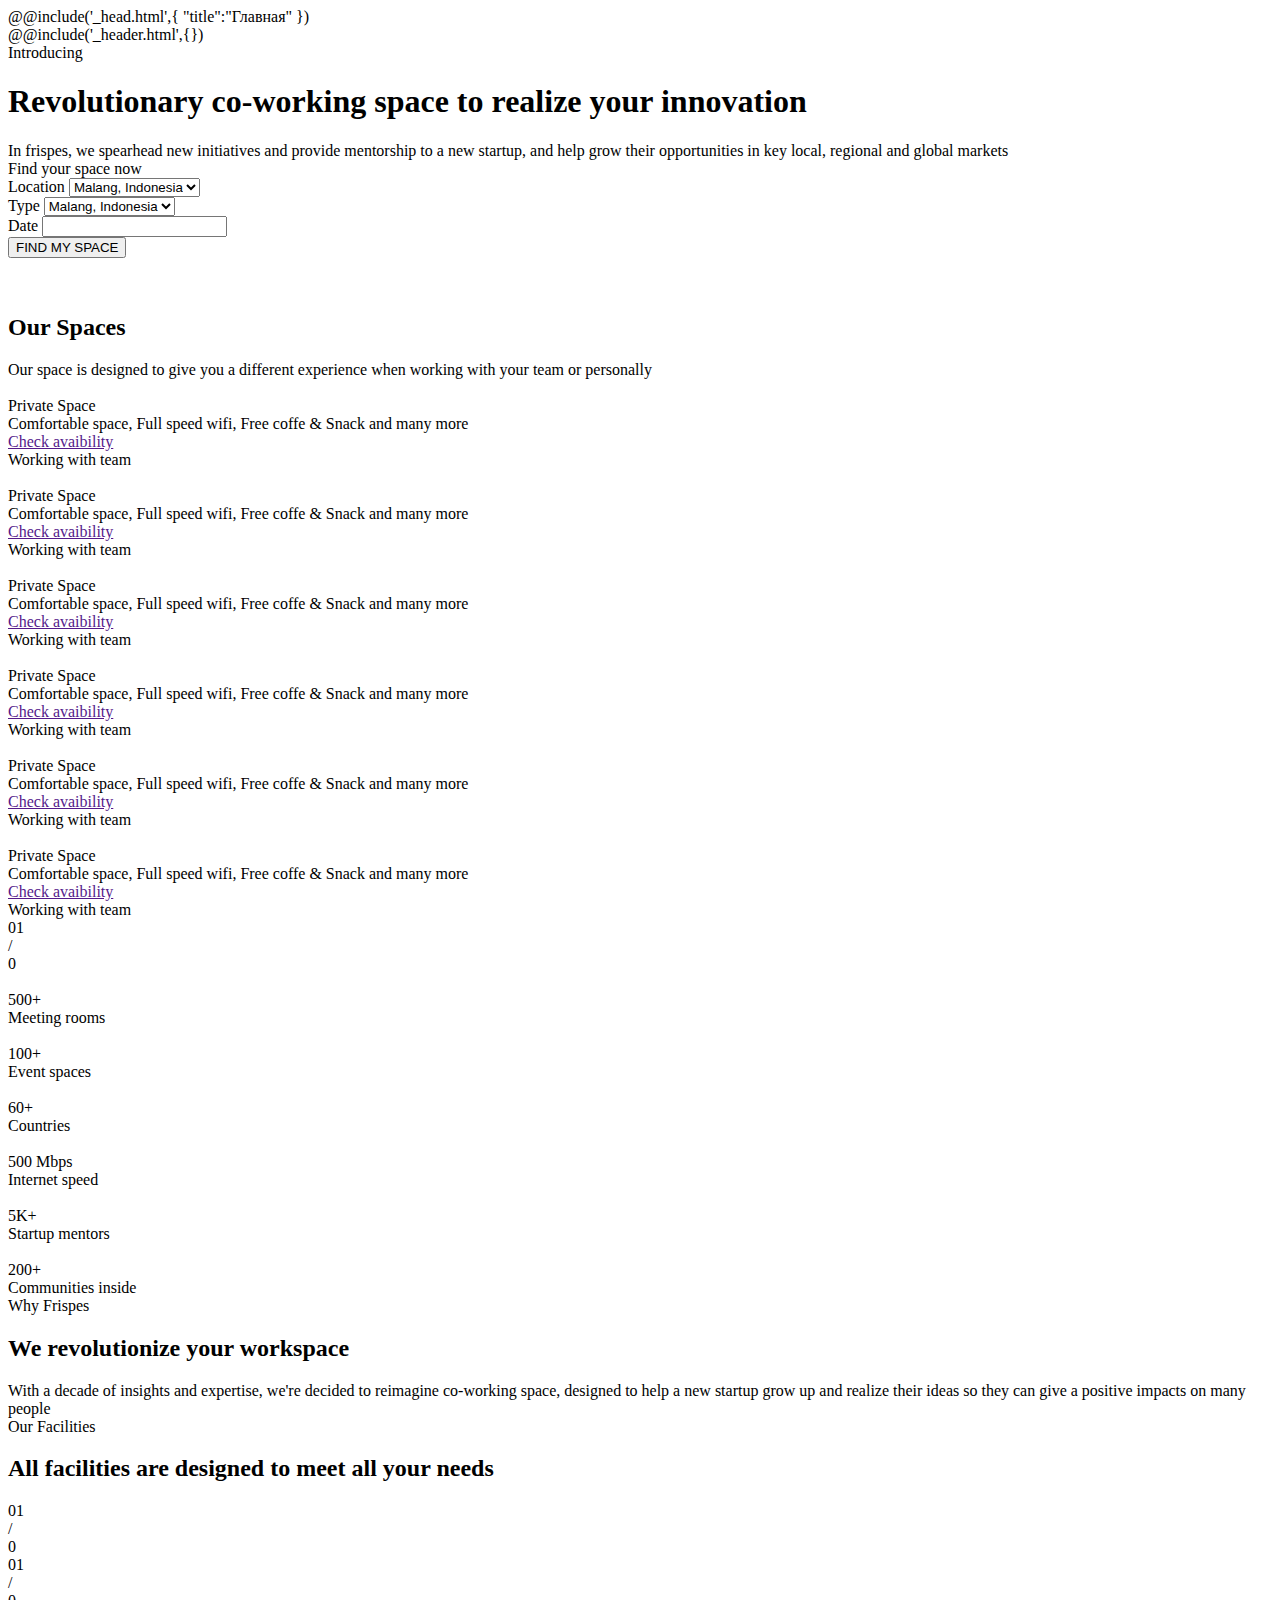
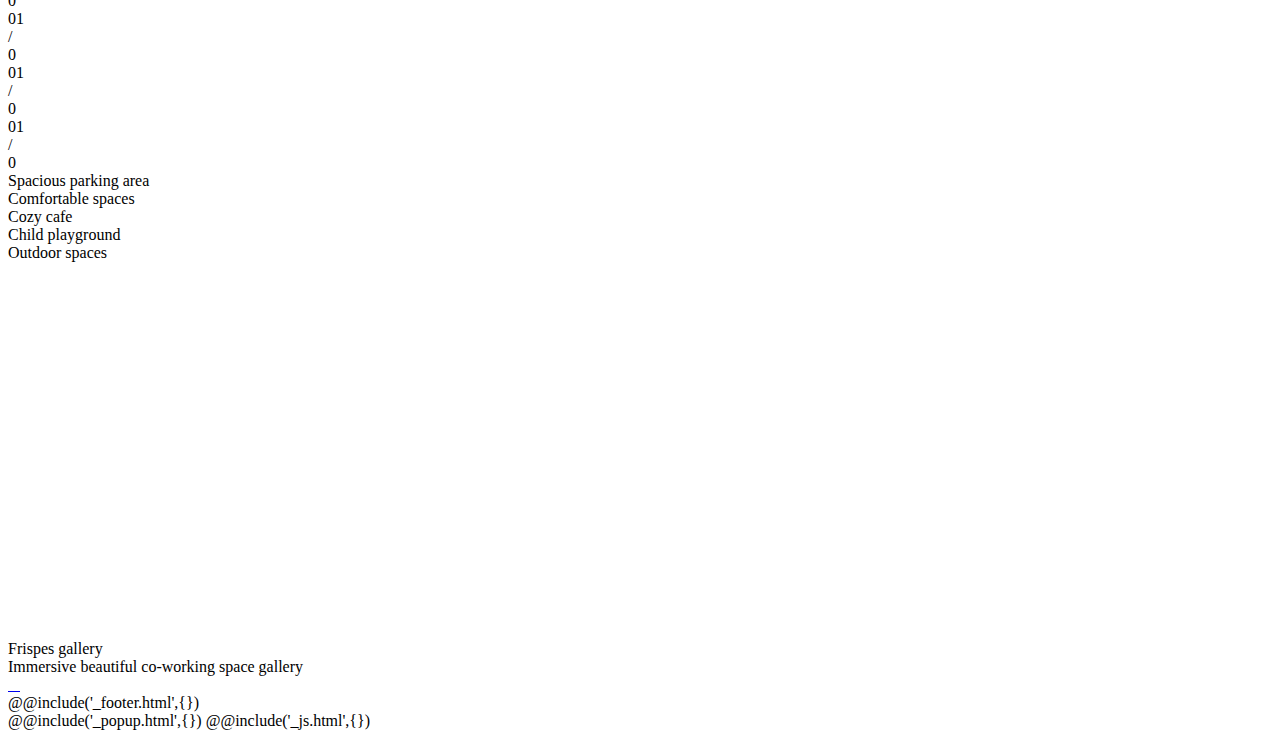
==== index.html @ 261cd547 "Add files via upload" ====
<!DOCTYPE html>
<html lang="ru">
@@include('_head.html',{ "title":"Главная" })

<body>
    <div class="wrapper">
        @@include('_header.html',{})
        <main class="page">
            <section class="page__introducing introducing">
                <div class="introducing__container _container">
                    <div class="introducing__label _label">Introducing</div>
                    <div class="introducing__header">
                        <h1 class="introducing__title"><span>Revolutionary</span> co-working space to realize your innovation</h1>
                        <div class="introducing__text">In frispes, we spearhead new initiatives and provide mentorship to a new startup, and help grow their opportunities in key local, regional and global markets</div>
                    </div>
                    <div class="introducing__body">
                        <form action="#" class="introducing__form">
                            <div class="form-introducing">
                                <div class="form-introducing__title">Find your space now</div>
                                <div class="form-introducing__line">
                                    <label for="formLocation" class="form-introducing__label">Location</label>
                                    <select id="formLocation" name="form[]" class="form">
											<option value="1" selected="selected">Malang, Indonesia</option>
											<option value="2">Malang, Indonesia</option>
											<option value="3">Malang, Indonesia</option>
											<option value="4">Malang, Indonesia</option>
										</select>
                                </div>
                                <div class="form-introducing__line">
                                    <label for="formType" class="form-introducing__label">Type</label>
                                    <select id="formType" name="form[]" class="form">
											<option value="1" selected="selected">Malang, Indonesia</option>
											<option value="2">Malang, Indonesia</option>
											<option value="3">Malang, Indonesia</option>
											<option value="4">Malang, Indonesia</option>
										</select>
                                </div>
                                <div class="form-introducing__line _icon-select-arrow">
                                    <label for="formDate" class="form-introducing__label">Date</label>
                                    <input autocomplete="off" type="text" name="form[]" data-error="Ошибка" data-value="12 Apr 2021" class="form-introducing__input _date">
                                </div>
                                <button type="submit" class="form-introducing__button btn">FIND MY SPACE</button>
                            </div>
                        </form>
                        <div class="introducing__slider slider-introducing">
                            <div class="slider-introducing__body">
                                <div class="slider-introducing__wrapper">
                                    <div class="slider-introducing__item _ibg">
                                        <img src="img/introducing/01.jpg" alt="">
                                    </div>
                                    <div class="slider-introducing__item _ibg">
                                        <img src="img/introducing/02.jpg" alt="">
                                    </div>
                                </div>
                                <div class="slider-introducing__dotts"></div>
                            </div>
                        </div>
                    </div>
                </div>
            </section>
            <section class="page__our-spaces our-spaces">
                <div class="our-spaces__container _container">
                    <div class="our-spaces__header header-our-spaces">
                        <h2 class="header-our-spaces__title _title">Our Spaces</h2>
                        <div class="header-our-spaces__text">Our space is designed to give you a different experience when working with your team or personally</div>
                        <div class="header-our-spaces__arrows _slider-arrows">
                            <div class="header-our-spaces__arrow _slider-arrow _slider-arrow_left header-our-spaces__arrow_left"><span class="_icon-slider-arrow"></span></div>
                            <div class="header-our-spaces__arrow _slider-arrow _slider-arrow_right header-our-spaces__arrow_right"><span class="_icon-slider-arrow"></span></div>
                        </div>
                    </div>
                    <div class="our-spaces__slider slider-our-spaces">
                        <div class="slider-our-spaces__body _swiper">
                            <div class="slider-our-spaces__slide slide-our-spaces">
                                <div class="slide-our-spaces__body">
                                    <div class="slide-our-spaces__image _ibg">
                                        <img src="img/our-spaces/01.jpg" alt="">
                                    </div>
                                </div>
                                <div class="slide-our-spaces__content">
                                    <div class="slide-our-spaces__body-content">
                                        <div class="slide-our-spaces__title">Private Space</div>
                                        <div class="slide-our-spaces__text">Comfortable space, Full speed wifi, Free coffe & Snack and many more</div>
                                    </div>
                                </div>
                                <div class="slide-our-spaces__footer">
                                    <a href="" class="slide-our-spaces__arrow _icon-select-arrow"><span>Check avaibility</span></a>
                                    <div class="slide-our-spaces__label">Working with team </div>
                                </div>
                            </div>
                            <div class="slider-our-spaces__slide slide-our-spaces">
                                <div class="slide-our-spaces__body">
                                    <div class="slide-our-spaces__image _ibg">
                                        <img src="img/our-spaces/02.jpg" alt="">
                                    </div>
                                </div>
                                <div class="slide-our-spaces__content">
                                    <div class="slide-our-spaces__body-content">
                                        <div class="slide-our-spaces__title">Private Space</div>
                                        <div class="slide-our-spaces__text">Comfortable space, Full speed wifi, Free coffe & Snack and many more</div>
                                    </div>
                                </div>
                                <div class="slide-our-spaces__footer">
                                    <a href="" class="slide-our-spaces__arrow _icon-select-arrow"><span>Check avaibility</span></a>
                                    <div class="slide-our-spaces__label">Working with team</div>
                                </div>
                            </div>
                            <div class="slider-our-spaces__slide slide-our-spaces">
                                <div class="slide-our-spaces__body">
                                    <div class="slide-our-spaces__image _ibg">
                                        <img src="img/our-spaces/OurSpaces03.jpg" alt="">
                                    </div>
                                </div>
                                <div class="slide-our-spaces__content">
                                    <div class="slide-our-spaces__body-content">
                                        <div class="slide-our-spaces__title">Private Space</div>
                                        <div class="slide-our-spaces__text">Comfortable space, Full speed wifi, Free coffe & Snack and many more</div>
                                    </div>
                                </div>
                                <div class="slide-our-spaces__footer">
                                    <a href="" class="slide-our-spaces__arrow _icon-select-arrow"><span>Check avaibility</span></a>
                                    <div class="slide-our-spaces__label">Working with team</div>
                                </div>
                            </div>
                            <div class="slider-our-spaces__slide slide-our-spaces">
                                <div class="slide-our-spaces__body">
                                    <div class="slide-our-spaces__image _ibg">
                                        <img src="img/our-spaces/OurSpaces04.jpg" alt="">
                                    </div>
                                </div>
                                <div class="slide-our-spaces__content">
                                    <div class="slide-our-spaces__body-content">
                                        <div class="slide-our-spaces__title">Private Space</div>
                                        <div class="slide-our-spaces__text">Comfortable space, Full speed wifi, Free coffe & Snack and many more</div>
                                    </div>
                                </div>
                                <div class="slide-our-spaces__footer">
                                    <a href="" class="slide-our-spaces__arrow _icon-select-arrow"><span>Check avaibility</span></a>
                                    <div class="slide-our-spaces__label">Working with team </div>
                                </div>
                            </div>
                            <div class="slider-our-spaces__slide slide-our-spaces">
                                <div class="slide-our-spaces__body">
                                    <div class="slide-our-spaces__image _ibg">
                                        <img src="img/our-spaces/OurSpaces05.jpg" alt="">
                                    </div>
                                </div>
                                <div class="slide-our-spaces__content">
                                    <div class="slide-our-spaces__body-content">
                                        <div class="slide-our-spaces__title">Private Space</div>
                                        <div class="slide-our-spaces__text">Comfortable space, Full speed wifi, Free coffe & Snack and many more</div>
                                    </div>
                                </div>
                                <div class="slide-our-spaces__footer">
                                    <a href="" class="slide-our-spaces__arrow _icon-select-arrow"><span>Check avaibility</span></a>
                                    <div class="slide-our-spaces__label">Working with team</div>
                                </div>
                            </div>
                            <div class="slider-our-spaces__slide slide-our-spaces">
                                <div class="slide-our-spaces__body">
                                    <div class="slide-our-spaces__image _ibg">
                                        <img src="img/our-spaces/OurSpaces06.jpg" alt="">
                                    </div>
                                </div>
                                <div class="slide-our-spaces__content">
                                    <div class="slide-our-spaces__body-content">
                                        <div class="slide-our-spaces__title">Private Space</div>
                                        <div class="slide-our-spaces__text">Comfortable space, Full speed wifi, Free coffe & Snack and many more</div>
                                    </div>
                                </div>
                                <div class="slide-our-spaces__footer">
                                    <a href="" class="slide-our-spaces__arrow _icon-select-arrow"><span>Check avaibility</span></a>
                                    <div class="slide-our-spaces__label">Working with team</div>
                                </div>
                            </div>
                        </div>
                        <div class="slider-our-spaces__controls">
                            <div class="slider-our-spaces__progress"></div>
                            <div class="slider-our-spaces__fraction _fraction">
                                <div class="_fraction__current">01</div> /
                                <div class="_fraction__all">0</div>
                            </div>
                        </div>
                    </div>
                </div>
            </section>
            <section class="page__why-frispes why-frispes">
                <div class="why-frispes__container _container">
                    <div class="why-frispes__body">
                        <div class="why-frispes__column">
                            <div class="why-frispes__items">
                                <div class="why-frispes__item item-why-frispes">
                                    <div class="item-why-frispes__icon">
                                        <img src="img/why-frispes/01.svg" alt="">
                                    </div>
                                    <div class="item-why-frispes__body">
                                        <div class="item-why-frispes__title">500+</div>
                                        <div class="item-why-frispes__text">Meeting rooms</div>
                                    </div>
                                </div>
                                <div class="why-frispes__item item-why-frispes">
                                    <div class="item-why-frispes__icon">
                                        <img src="img/why-frispes/02.svg" alt="">
                                    </div>
                                    <div class="item-why-frispes__body">
                                        <div class="item-why-frispes__title">100+</div>
                                        <div class="item-why-frispes__text">Event spaces</div>
                                    </div>
                                </div>
                                <div class="why-frispes__item item-why-frispes">
                                    <div class="item-why-frispes__icon">
                                        <img src="img/why-frispes/03.svg" alt="">
                                    </div>
                                    <div class="item-why-frispes__body">
                                        <div class="item-why-frispes__title">60+</div>
                                        <div class="item-why-frispes__text">Countries</div>
                                    </div>
                                </div>
                                <div class="why-frispes__item item-why-frispes">
                                    <div class="item-why-frispes__icon">
                                        <img src="img/why-frispes/04.svg" alt="">
                                    </div>
                                    <div class="item-why-frispes__body">
                                        <div class="item-why-frispes__title">500 Mbps</div>
                                        <div class="item-why-frispes__text">Internet speed</div>
                                    </div>
                                </div>
                                <div class="why-frispes__item item-why-frispes">
                                    <div class="item-why-frispes__icon">
                                        <img src="img/why-frispes/05.svg" alt="">
                                    </div>
                                    <div class="item-why-frispes__body">
                                        <div class="item-why-frispes__title">5K+</div>
                                        <div class="item-why-frispes__text">Startup mentors</div>
                                    </div>
                                </div>
                                <div class="why-frispes__item item-why-frispes">
                                    <div class="item-why-frispes__icon">
                                        <img src="img/why-frispes/06.svg" alt="">
                                    </div>
                                    <div class="item-why-frispes__body">
                                        <div class="item-why-frispes__title">200+</div>
                                        <div class="item-why-frispes__text">Communities inside</div>
                                    </div>
                                </div>
                            </div>
                        </div>
                        <div class="why-frispes__column">
                            <div class="why-frispes__content">
                                <div class="why-frispes__label _label _label_white">Why Frispes</div>
                                <h2 class="why-frispes__title _title _title_white">We revolutionize your workspace</h2>
                                <div class="why-frispes__text">With a decade of insights and expertise, we're decided to reimagine co-working space, designed to help a new startup grow up and realize their ideas so they can give a positive impacts on many people</div>
                            </div>
                        </div>
                    </div>
                </div>
            </section>
            <section class="page__our-facilities our-facilities">
                <div class="our-facilities__container _container">
                    <div class="our-facilities__label _label">Our Facilities</div>
                    <h2 class="our-facilities__title _title">All facilities are designed to meet all your needs</h2>
                    <div class="our-facilities__body">
                        <div class="our-facilities__controls controls-our-facilities">
                            <div class="controls-our-facilities__item _active">
                                <div class="controls-our-facilities__fraction _fraction">
                                    <div class="_fraction__current">01</div> /
                                    <div class="_fraction__all">0</div>
                                </div>
                                <div class="controls-our-facilities__progress"></div>
                            </div>
                            <div class="controls-our-facilities__item">
                                <div class="controls-our-facilities__fraction _fraction">
                                    <div class="_fraction__current">01</div> /
                                    <div class="_fraction__all">0</div>
                                </div>
                                <div class="controls-our-facilities__progress"></div>
                            </div>
                            <div class="controls-our-facilities__item">
                                <div class="controls-our-facilities__fraction _fraction">
                                    <div class="_fraction__current">01</div> /
                                    <div class="_fraction__all">0</div>
                                </div>
                                <div class="controls-our-facilities__progress"></div>
                            </div>
                            <div class="controls-our-facilities__item">
                                <div class="controls-our-facilities__fraction _fraction">
                                    <div class="_fraction__current">01</div> /
                                    <div class="_fraction__all">0</div>
                                </div>
                                <div class="controls-our-facilities__progress"></div>
                            </div>
                            <div class="controls-our-facilities__item">
                                <div class="controls-our-facilities__fraction _fraction">
                                    <div class="_fraction__current">01</div> /
                                    <div class="_fraction__all">0</div>
                                </div>
                                <div class="controls-our-facilities__progress"></div>
                            </div>
                        </div>
                        <div class="our-facilities__tabs tabs-our-facilities">
                            <div class="tabs-our-facilities__item _active">Spacious parking area</div>
                            <div class="tabs-our-facilities__item">Comfortable spaces</div>
                            <div class="tabs-our-facilities__item">Cozy cafe</div>
                            <div class="tabs-our-facilities__item">Child playground</div>
                            <div class="tabs-our-facilities__item">Outdoor spaces</div>
                        </div>
                        <div class="our-facilities__sliders">
                            <div class="our-facilities__block _active">
                                <div class="our-facilities__slider _swiper">
                                    <div class="our-facilities__slide _ibg">
                                        <img src="img/our-facilities/sparking01.jpg" alt="">
                                    </div>
                                    <div class="our-facilities__slide _ibg">
                                        <img src="img/our-facilities/sparking02.jpg" alt="">
                                    </div>
                                    <div class="our-facilities__slide _ibg">
                                        <img src="img/our-facilities/sparking03.jpg" alt="">
                                    </div>
                                    <div class="our-facilities__slide _ibg">
                                        <img src="img/our-facilities/sparking04.jpg" alt="">
                                    </div>
                                </div>
                            </div>
                            <div class="our-facilities__block">
                                <div class="our-facilities__slider _swiper">
                                    <div class="our-facilities__slide _ibg">
                                        <img src="img/our-facilities/spaces01.jpg" alt="">
                                    </div>
                                    <div class="our-facilities__slide _ibg">
                                        <img src="img/our-facilities/spaces02.jpg" alt="">
                                    </div>
                                    <div class="our-facilities__slide _ibg">
                                        <img src="img/our-facilities/spaces03.jpg" alt="">
                                    </div>
                                    <div class="our-facilities__slide _ibg">
                                        <img src="img/our-facilities/spaces04.jpg" alt="">
                                    </div>
                                    <div class="our-facilities__slide _ibg">
                                        <img src="img/our-facilities/spaces05.jpg" alt="">
                                    </div>
                                </div>
                            </div>
                            <div class="our-facilities__block">
                                <div class="our-facilities__slider _swiper">
                                    <div class="our-facilities__slide _ibg">
                                        <img src="img/our-facilities/01.jpg" alt="">
                                    </div>
                                    <div class="our-facilities__slide _ibg">
                                        <img src="img/our-facilities/cafe02.jpg" alt="">
                                    </div>
                                    <div class="our-facilities__slide _ibg">
                                        <img src="img/our-facilities/cafe03.jpg" alt="">
                                    </div>
                                    <div class="our-facilities__slide _ibg">
                                        <img src="img/our-facilities/cafe04.jpg" alt="">
                                    </div>
                                    <div class="our-facilities__slide _ibg">
                                        <img src="img/our-facilities/cafe05.jpg" alt="">
                                    </div>
                                </div>
                            </div>
                            <div class="our-facilities__block">
                                <div class="our-facilities__slider _swiper">
                                    <div class="our-facilities__slide _ibg">
                                        <img src="img/our-facilities/Childplayground01.jpg" alt="">
                                    </div>
                                    <div class="our-facilities__slide _ibg">
                                        <img src="img/our-facilities/Childplayground02.jpg" alt="">
                                    </div>
                                    <div class="our-facilities__slide _ibg">
                                        <img src="img/our-facilities/Childplayground03.jpg" alt="">
                                    </div>

                                </div>
                            </div>
                            <div class="our-facilities__block">
                                <div class="our-facilities__slider _swiper">
                                    <div class="our-facilities__slide _ibg">
                                        <img src="img/our-facilities/Outdoorspaces01.jpg" alt="">
                                    </div>
                                    <div class="our-facilities__slide _ibg">
                                        <img src="img/our-facilities/Outdoorspaces02.jpg" alt="">
                                    </div>
                                    <div class="our-facilities__slide _ibg">
                                        <img src="img/our-facilities/Outdoorspaces03.jpg" alt="">
                                    </div>
                                    <div class="our-facilities__slide _ibg">
                                        <img src="img/our-facilities/Outdoorspaces04.jpg" alt="">
                                    </div>
                                </div>
                            </div>
                        </div>
                    </div>
                </div>
            </section>

            <section class="page__frispes-gallery frispes-gallery">
                <div class="frispes-gallery__container _container">
                    <div class="frispes-gallery__header">
                        <div class="frispes-gallery__label _label">Frispes gallery</div>
                        <div class="frispes-gallery__title _title">Immersive beautiful co-working space gallery</div>
                        <div class="frispes-gallery__controls _slider-arrow">
                            <div class="frispes-gallery__arrow frispes-gallery__arrow_left _slider-arrow  _slider-arrow_left "><span class="_icon-slider-arrow"></span></div>
                            <div class="frispes-gallery__arrow frispes-gallery__arrow_right _slider-arrow _slider-arrow_right"><span class=" _icon-slider-arrow"></span></div>
                            </span>
                        </div>
                    </div>
                    <div class="frispes-gallery__slider _swiper">
                        <a href="img/Frispes-gallery/01.jpg" class="frispes-gallery__slide _ibg">
                            <img src="img/Frispes-gallery/01.jpg" alt="">
                        </a>
                        <a href="img/Frispes-gallery/01.jpg" class="frispes-gallery__slide _ibg">
                            <img src="img/Frispes-gallery/02.jpg" alt="">
                        </a>
                        <a href="img/Frispes-gallery/01.jpg" class="frispes-gallery__slide _ibg">
                            <img src="img/Frispes-gallery/03.jpg" alt="">
                        </a>
                        <a href="img/Frispes-gallery/01.jpg" class="frispes-gallery__slide _ibg">
                            <img src="img/Frispes-gallery/04.jpg" alt="">
                        </a>
                    </div>
                </div>
            </section>
        </main>
        @@include('_footer.html',{})
    </div>
    @@include('_popup.html',{}) @@include('_js.html',{})
</body>

</html>
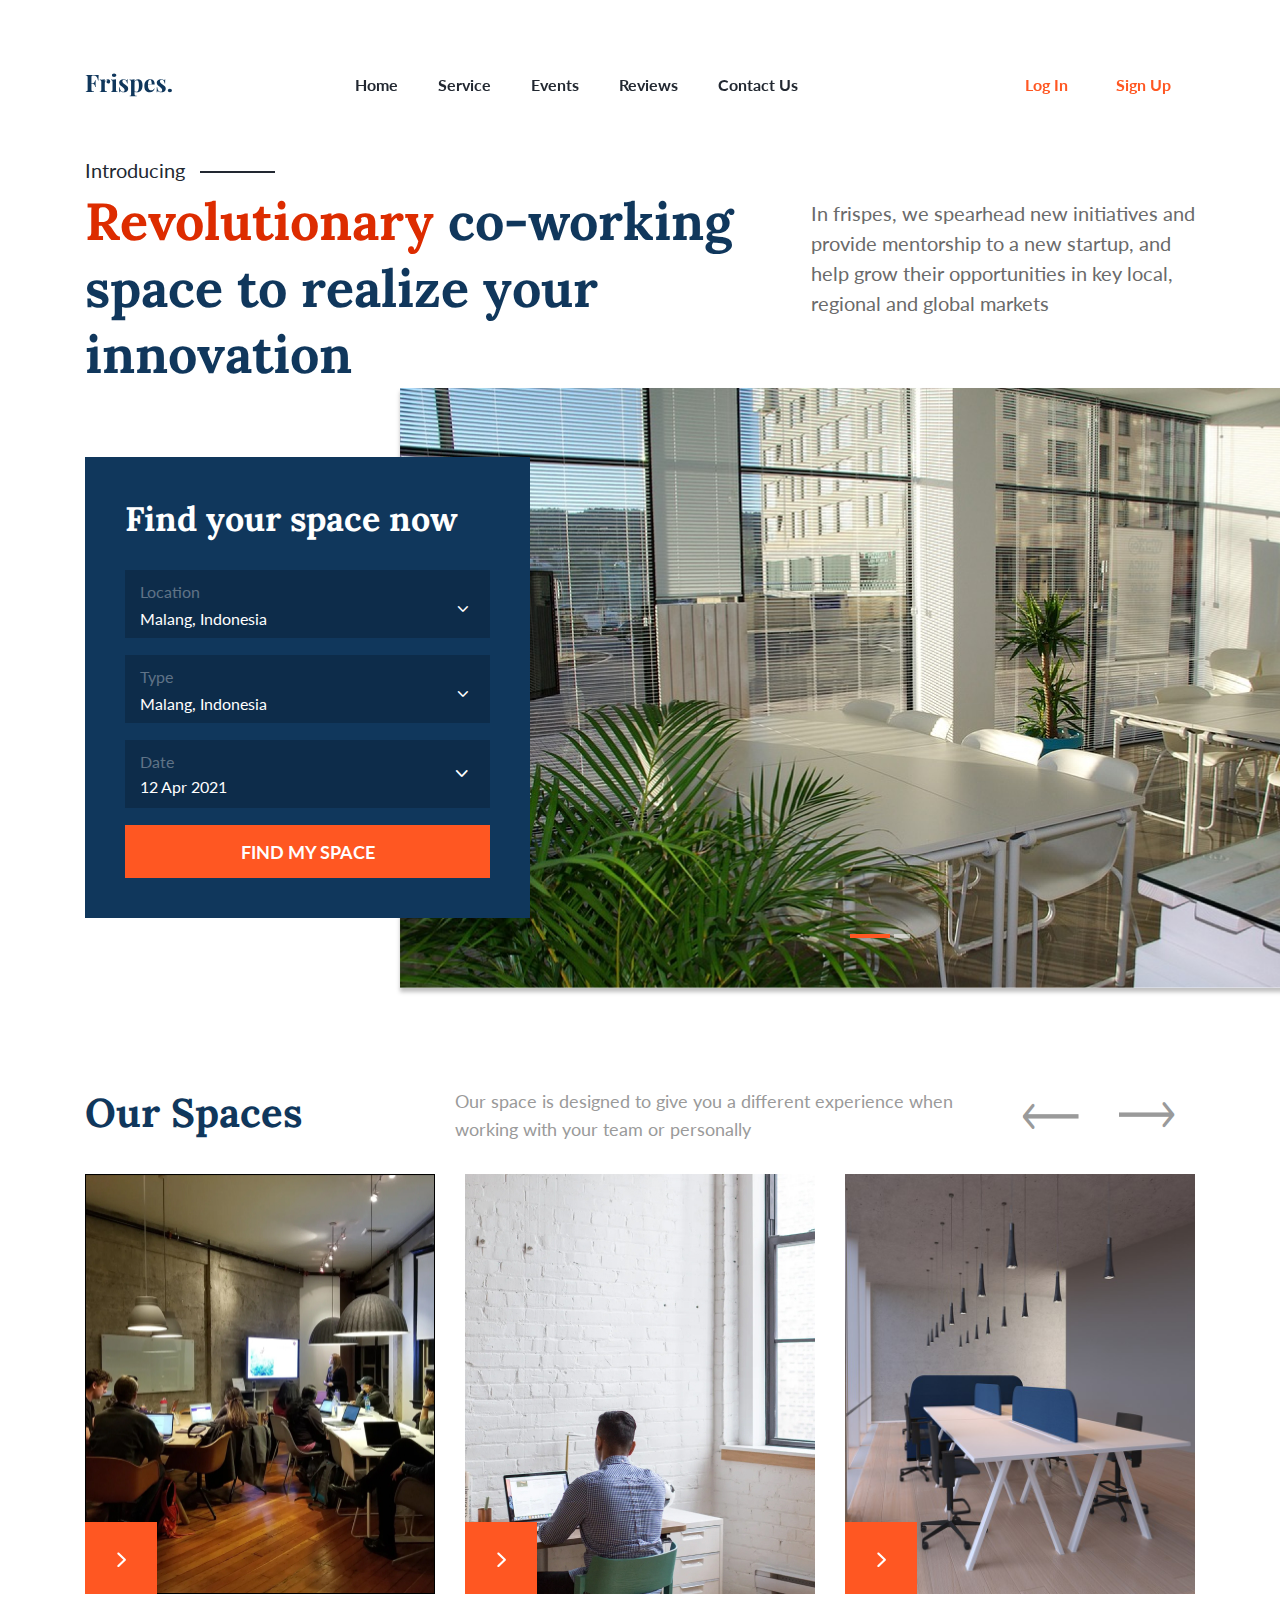
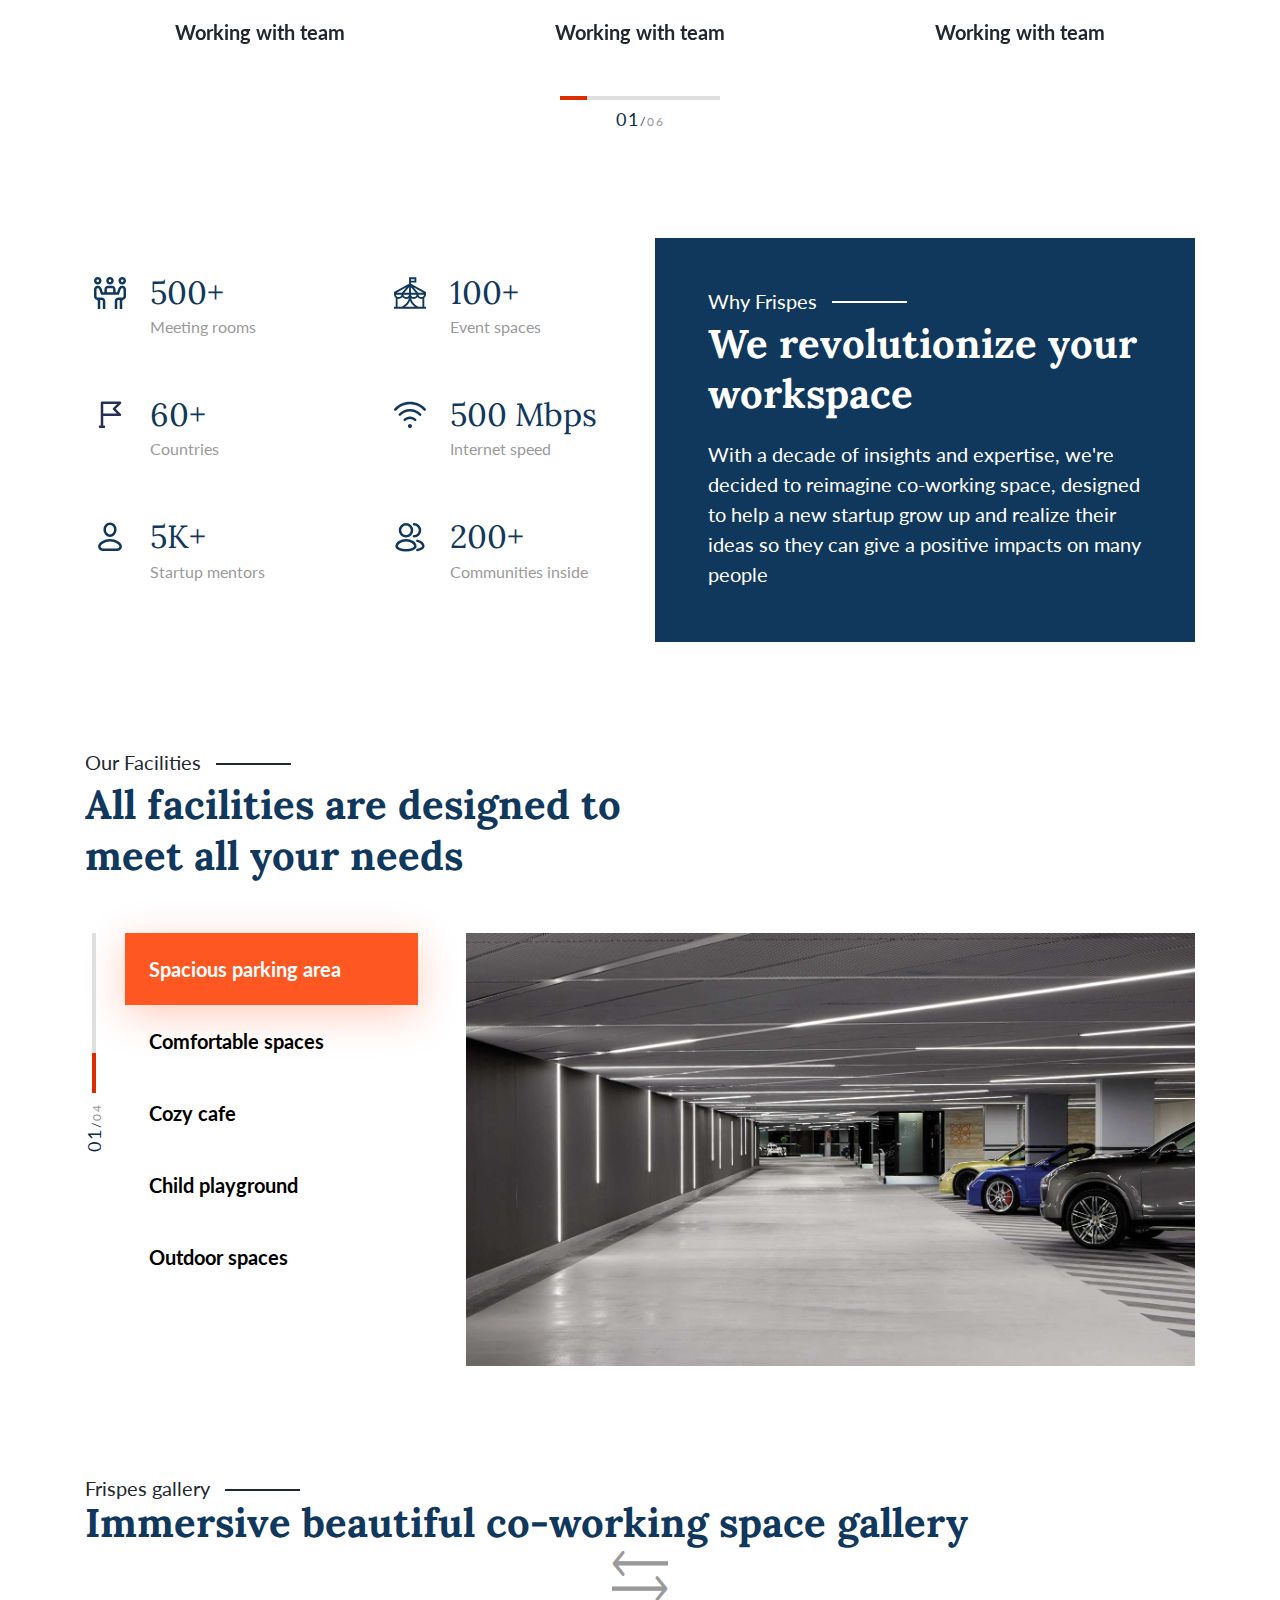
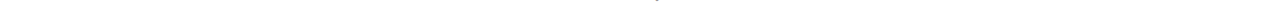
==== commit b5f26d9b: "Add files via upload" ====
--- a/index.html
+++ b/index.html
@@ -1,10 +1,45 @@
 <!DOCTYPE html>
 <html lang="ru">
-@@include('_head.html',{ "title":"Главная" })
+ <head>
+	<title>Главная</title>
+	<meta charset="UTF-8">
+	<meta name="format-detection" content="telephone=no">
+	<link rel="stylesheet" href="css/style.min.css">
+	<link rel="shortcut icon" href="favicon.ico">
+	<!-- <meta name="robots" content="noindex, nofollow"> -->
+	<!-- <meta name="viewport" content="width=device-width, initial-scale=1.0, maximum-scale=1.0, user-scalable=0"> -->
+	<meta name="viewport" content="width=device-width, initial-scale=1.0">
+</head>
 
 <body>
     <div class="wrapper">
-        @@include('_header.html',{})
+        <header class="header">
+	<div class="header__content _container">
+		<div class="header__body">
+			<a href="" class="header__logo"><img src="img/logo.svg" alt=""></a>
+			<div class="header__menu menu">
+				<div class="menu__icon icon-menu">
+					<span></span>
+					<span></span>
+					<span></span>
+				</div>
+				<nav class="menu__body">
+					<ul class="menu__list">
+						<li><a href="" class="menu__link">Home</a></li>
+						<li><a href="" class="menu__link">Service</a></li>
+						<li><a href="" class="menu__link">Events</a></li>
+						<li><a href="" class="menu__link">Reviews</a></li>
+						<li><a href="" class="menu__link">Contact Us</a></li>
+					</ul>
+				</nav>
+			</div>
+			<div data-da=".menu__body,767,last" class="header__actions actions-header">
+				<a href="" class="actions-header__btn">Log In</a>
+				<a href="" class="actions-header__btn">Sign Up</a>
+			</div>
+		</div>
+	</div>
+</header>
         <main class="page">
             <section class="page__introducing introducing">
                 <div class="introducing__container _container">
@@ -421,9 +456,38 @@
                 </div>
             </section>
         </main>
-        @@include('_footer.html',{})
+        <footer class="footer">
+	<div class="footer__content _container">
+
+	</div>
+</footer>
     </div>
-    @@include('_popup.html',{}) @@include('_js.html',{})
+    <div class="popup popup_popup">
+	<div class="popup__content">
+		<div class="popup__body">
+			<div class="popup__close"></div>
+		</div>
+	</div>
+</div>
+<div class="popup popup_massagename-message">
+	<div class="popup__content">
+		<div class="popup__body">
+			<div class="popup__close"></div>
+		</div>
+	</div>
+</div>
+<div class="popup popup_video">
+	<div class="popup__content">
+		<div class="popup__body">
+			<div class="popup__close popup__close_video"></div>
+			<div class="popup__video _video"></div>
+		</div>
+	</div>
+</div>
+ <!-- Swiper -->
+<!-- <script src="https://unpkg.com/swiper/swiper-bundle.min.js"></script> -->
+<script src="js/vendors.min.js"></script>
+<script src="js/app.min.js"></script>
 </body>
 
 </html>--- a/css/style.min.css
+++ b/css/style.min.css
@@ -0,0 +1,2140 @@
+@charset "UTF-8";
+@import url("https://fonts.googleapis.com/css?family=Lato:regular,700&display=swap");
+@import url("https://fonts.googleapis.com/css?family=Lora:regular,700&display=swap");
+@font-face {
+  font-family: "icons";
+  font-display: swap;
+  src: url("../fonts/icons.woff") format("woff"), url("../fonts/icons.woff2") format("woff2");
+  font-weight: 400;
+  font-style: normal;
+}
+@font-face {
+  font-family: "icons";
+  font-display: swap;
+  src: url("../fonts/icons.woff") format("woff"), url("../fonts/icons.woff2#icons") format("woff2");
+  font-weight: normal;
+  font-style: normal;
+  font-display: block;
+}
+.select__value:before, [class^=_icon-]:before,
+[class*=" _icon-"]:before {
+  font-family: "icons";
+  font-style: normal;
+  font-weight: normal;
+  font-variant: normal;
+  text-transform: none;
+  line-height: 1;
+  -webkit-font-smoothing: antialiased;
+  -moz-osx-font-smoothing: grayscale;
+}
+
+[class^=_icon-]:before,
+[class*=" _icon-"]:before {
+  display: block;
+}
+
+._icon-facebook:before {
+  content: "\e900";
+}
+
+._icon-instagram:before {
+  content: "\e901";
+}
+
+._icon-select-arrow:before {
+  content: "\e902";
+}
+
+._icon-slider-arrow:before {
+  content: "\e903";
+}
+
+._icon-youtube:before {
+  content: "\e904";
+}
+
+* {
+  padding: 0px;
+  margin: 0px;
+  border: 0px;
+}
+
+*,
+*:before,
+*:after {
+  -moz-box-sizing: border-box;
+  -webkit-box-sizing: border-box;
+  box-sizing: border-box;
+}
+
+:focus,
+:active {
+  outline: none;
+}
+
+a:focus,
+a:active {
+  outline: none;
+}
+
+aside,
+nav,
+footer,
+header,
+section {
+  display: block;
+}
+
+html,
+body {
+  height: 100%;
+  min-width: 320px;
+}
+
+body {
+  line-height: 1;
+  font-family: "Lato";
+  -ms-text-size-adjust: 100%;
+  -moz-text-size-adjust: 100%;
+  -webkit-text-size-adjust: 100%;
+}
+
+input,
+button,
+textarea {
+  font-family: "Lato";
+}
+
+input::-ms-clear {
+  display: none;
+}
+
+button {
+  cursor: pointer;
+}
+
+button::-moz-focus-inner {
+  padding: 0;
+  border: 0;
+}
+
+a,
+a:visited {
+  text-decoration: none;
+}
+
+a:hover {
+  text-decoration: none;
+}
+
+ul li {
+  list-style: none;
+}
+
+img {
+  vertical-align: top;
+}
+
+h1,
+h2,
+h3,
+h4,
+h5,
+h6 {
+  font-weight: inherit;
+  font-size: inherit;
+}
+
+body {
+  color: #9a9a9a;
+}
+body._lock {
+  overflow: hidden;
+}
+
+.wrapper {
+  width: 100%;
+  min-height: 100%;
+  overflow: hidden;
+  display: flex;
+  flex-direction: column;
+}
+.item-why-frispes__title, .slide-our-spaces__title, .form-introducing__title, .introducing__title, ._title {
+  font-family: Lora;
+}
+
+._container {
+  max-width: 1110px;
+  margin: 0 auto;
+}
+@media (max-width: 1122px) {
+  ._container {
+    max-width: 970px;
+  }
+}
+@media (max-width: 991.98px) {
+  ._container {
+    max-width: 750px;
+  }
+}
+@media (max-width: 767.98px) {
+  ._container {
+    max-width: none;
+    padding: 0 15px;
+  }
+}
+
+.btn {
+  display: inline-flex;
+  min-height: 53px;
+  justify-content: center;
+  align-items: center;
+  padding: 0px 10px;
+  text-transform: uppercase;
+  color: #fff;
+  font-size: 18px;
+  font-weight: 700;
+  transition: background-color 0.3s ease 0s;
+  background-color: #ff5722;
+}
+@media (min-width: 992px) {
+  .btn:hover {
+    background-color: #ca451c;
+  }
+}
+.btn._fw {
+  width: 100%;
+}
+
+.select {
+  flex: 1 1 auto;
+  position: relative;
+}
+.select__item {
+  position: relative;
+}
+.select__title {
+  color: #fff;
+  display: flex;
+  align-items: flex-end;
+  height: 68px;
+  cursor: pointer;
+}
+.select__value {
+  flex: 1 1 auto;
+  display: flex;
+  font-size: 16px;
+  height: 37px;
+  padding: 0px 22px 0px 15px;
+  align-items: center;
+  justify-content: space-between;
+  flex-direction: row-reverse;
+}
+.select__value span {
+  height: 1.1em;
+  overflow: hidden;
+  display: -webkit-box;
+  -webkit-line-clamp: 1;
+  -webkit-box-orient: vertical;
+}
+.select__value:before {
+  font-size: 7px;
+  content: "\e902";
+  margin: -23px 0px 0px 0px;
+  transition: all 0.3s ease 0s;
+}
+.select__input {
+  width: 100%;
+  background-color: transparent;
+  height: 100%;
+}
+.select__options {
+  color: #fff;
+  display: none;
+  position: absolute;
+  top: 100%;
+  min-width: 100%;
+  left: 0;
+  background: #0c2844;
+  border-top: 0;
+  border-top: 0;
+  font-size: 16px;
+  padding: 5px 0px 10px 0px;
+}
+.select__option {
+  cursor: pointer;
+  padding: 10px 15px;
+  margin: 0px 0px 0px 0px;
+}
+@media (min-width: 992px) {
+  .select__option:hover {
+    background: #081a2c;
+  }
+}
+.select._active {
+  z-index: 5;
+}
+.select._active .select__value:before {
+  transform: rotate(-180deg);
+}
+.select._active .select__options {
+  display: block;
+}
+
+input[type=text],
+input[type=email],
+input[type=tel],
+textarea {
+  -webkit-appearance: none;
+  -moz-appearance: none;
+  appearance: none;
+}
+
+.input {
+  border-radius: 0 !important;
+  width: 100%;
+  display: block;
+  padding: 0px 20px;
+}
+textarea.input {
+  resize: none;
+  padding: 0px 0px;
+}
+
+.checkbox {
+  position: relative;
+}
+.checkbox__input {
+  position: absolute;
+  width: 0;
+  height: 0;
+  opacity: 0;
+  visibility: hidden;
+}
+.checkbox__input:checked + .checkbox__text:before {
+  background: #fff url("../img/icons/check.svg") center no-repeat;
+}
+.checkbox__text {
+  display: inline-flex;
+  align-items: center;
+  position: relative;
+  font-size: 16px;
+  color: #ffffff;
+  letter-spacing: -0.3px;
+  line-height: 1.25;
+  cursor: pointer;
+}
+.checkbox__text:before {
+  content: "";
+  align-self: flex-start;
+  margin: 0px 14px 0px 0px;
+  flex: 0 0 20px;
+  left: 0;
+  top: 0;
+  width: 20px;
+  height: 18px;
+  background: #fff;
+  border: 1px solid #a7a9ac;
+}
+.checkbox a {
+  color: #fff;
+  text-decoration: underline;
+}
+@media (min-width: 992px) {
+  .checkbox a:hover {
+    text-decoration: none;
+  }
+}
+.checkbox._error .checkbox__text:before {
+  border: 1px solid #ee1212;
+}
+
+.options {
+  display: flex;
+  flex-direction: column;
+  align-items: flex-start;
+}
+.options__item {
+  position: relative;
+  cursor: pointer;
+}
+.options__input {
+  position: absolute;
+  width: 0;
+  height: 0;
+  opacity: 0;
+  left: 0;
+  top: 0;
+  visibility: hidden;
+}
+.options__input:checked + .options__text:after {
+  transform: scale(1);
+}
+.options__text {
+  display: inline-flex;
+  align-items: center;
+  position: relative;
+  font-size: 16px;
+  color: #ffffff;
+  letter-spacing: -0.3px;
+  line-height: 1.25;
+}
+.options__text:before {
+  content: "";
+  align-self: flex-start;
+  margin: 0px 14px 0px 0px;
+  flex: 0 0 20px;
+  left: 0;
+  top: 0;
+  border-radius: 50%;
+  width: 20px;
+  height: 18px;
+  background: #fff;
+  border: 1px solid #a7a9ac;
+}
+.options__text:after {
+  content: "";
+  transition: all 0.3s ease 0s;
+  transform: scale(0);
+  width: 10px;
+  height: 10px;
+  border-radius: 50%;
+  background-color: #77243a;
+  position: absolute;
+  left: 5px;
+  top: 4px;
+}
+
+.rating {
+  display: flex;
+  align-items: flex-end;
+  font-size: 40px;
+  line-height: 0.75;
+  transition: opacity 0.3s ease 0s;
+}
+
+.rating.rating_sending {
+  opacity: 0.2;
+}
+
+.rating.rating_set .rating__active,
+.rating.rating_set .rating__item {
+  cursor: pointer;
+}
+
+.rating__body {
+  position: relative;
+}
+
+.rating__body::before {
+  content: "★★★★★";
+  display: block;
+}
+
+.rating__active {
+  position: absolute;
+  width: 0%;
+  height: 100%;
+  top: 0;
+  left: 0;
+  overflow: hidden;
+}
+
+.rating__active::before {
+  content: "★★★★★";
+  position: absolute;
+  width: 100%;
+  height: 100%;
+  top: 0;
+  left: 0;
+  color: #ffd300;
+}
+
+.rating__items {
+  display: flex;
+  position: absolute;
+  width: 100%;
+  height: 100%;
+  top: 0;
+  left: 0;
+}
+
+.rating__item {
+  flex: 0 0 20%;
+  height: 100%;
+  opacity: 0;
+}
+
+.rating__value {
+  font-size: 50%;
+  line-height: 1;
+  padding: 0px 0px 0px 10px;
+}
+
+.quantity {
+  width: 88px;
+  height: 40px;
+  display: flex;
+  border: 1px solid rgba(166, 166, 166, 0.45);
+}
+.quantity__button {
+  flex: 0 0 30px;
+  position: relative;
+  cursor: pointer;
+}
+.quantity__button::before, .quantity__button::after {
+  content: "";
+  position: absolute;
+  top: 50%;
+  left: 50%;
+  transition: all 0.3s ease 0s;
+  margin: 0px 0px 0px -4.5px;
+  background-color: #a6a6a6;
+  width: 9px;
+  height: 1px;
+}
+@media (min-width: 991.98px) {
+  .quantity__button:hover::before, .quantity__button:hover::after {
+    background-color: rgba(0, 0, 0, 0.5);
+  }
+}
+.quantity__button_plus::before {
+  transform: rotate(-90deg);
+}
+.quantity__input {
+  flex: 1 1 auto;
+}
+.quantity__input input {
+  height: 100%;
+  color: #a6a6a6;
+  font-size: 12px;
+  width: 100%;
+  text-align: center;
+}
+
+._label {
+  color: #222831;
+  font-size: 20px;
+  display: inline-flex;
+  align-items: center;
+}
+._label::after {
+  content: "";
+  border: 1px solid;
+  width: 75px;
+  margin: 3px 0px 0px 15px;
+}
+._label_white {
+  color: #fff;
+}
+
+._title {
+  font-weight: 700;
+  color: #10375c;
+  font-size: 40px;
+  line-height: 127.5%;
+}
+._title_white {
+  color: #fff;
+}
+@media (max-width: 767.98px) {
+  ._title {
+    font-size: 30px;
+  }
+}
+
+._slider-arrows {
+  display: flex;
+  align-items: center;
+}
+
+._slider-arrow {
+  flex: 0 1 50%;
+  font-size: 26px;
+  text-align: center;
+  cursor: pointer;
+}
+._slider-arrow_left {
+  transform: rotate(-180deg);
+}
+._slider-arrow span {
+  display: inline-flex;
+  justify-content: flex-end;
+  width: 56px;
+  overflow: hidden;
+  color: #9a9a9a;
+  transition: all 0.3s ease 0s;
+}
+@media (min-width: 991.98px) {
+  ._slider-arrow:hover span {
+    color: #ff5722;
+    width: 88px;
+  }
+}
+
+._fraction {
+  letter-spacing: 2px;
+  display: flex;
+  color: #0d2c4a;
+  font-size: 12px;
+  align-items: flex-end;
+}
+
+._fraction__current {
+  font-size: 18px;
+}
+
+._fraction__all {
+  color: #9a9a9a;
+}
+
+.row:after {
+  display: block;
+  content: "";
+  clear: both;
+}
+
+.rub:after {
+  content: "₽";
+}
+
+ol.counter {
+  list-style-type: none;
+  counter-reset: item;
+}
+ol.counter li {
+  position: relative;
+  padding: 0px 0px 0px 45px;
+}
+ol.counter li:before {
+  counter-increment: item;
+  content: counter(item);
+  position: absolute;
+  left: 0;
+  top: 0;
+  color: #818181;
+  font-size: 14px;
+  font-weight: 700;
+  text-align: center;
+  line-height: 26px;
+  border-radius: 50%;
+  width: 28px;
+  height: 28px;
+  border: 1px solid #4274bb;
+}
+
+.ellipsis {
+  display: block;
+  overflow: hidden;
+  width: 100%;
+  white-space: nowrap;
+  text-overflow: ellipsis;
+}
+
+.es {
+  overflow: hidden;
+  white-space: nowrap;
+  text-overflow: ellipsis;
+}
+
+.table {
+  display: table;
+  font-size: 0;
+  width: 100%;
+}
+
+.trow {
+  display: table-row;
+}
+
+.cell {
+  display: table-cell;
+}
+.cell.full {
+  width: 100%;
+}
+
+._ibg {
+  position: relative;
+}
+._ibg img {
+  position: absolute;
+  width: 100%;
+  height: 100%;
+  top: 0;
+  left: 0;
+  object-fit: cover;
+}
+
+body.ie ._ibg {
+  background-position: center;
+  background-size: cover;
+  background-repeat: no-repeat;
+}
+body.ie ._ibg img {
+  width: 0;
+  height: 0;
+  opacity: 0;
+  visibility: hidden;
+}
+
+._video {
+  position: relative;
+  overflow: hidden;
+  height: 0;
+  padding-bottom: 56.25%;
+}
+._video video,
+._video iframe,
+._video object,
+._video embed {
+  position: absolute;
+  top: 0;
+  left: 0;
+  width: 100%;
+  height: 100%;
+}
+
+.videobg video,
+.videobg iframe,
+.videobg object,
+.videobg embed {
+  position: fixed;
+  top: 50%;
+  left: 50%;
+  min-width: 100%;
+  min-height: 100%;
+  width: auto;
+  height: auto;
+  z-index: -100;
+  transform: translateX(-50%) translateY(-50%);
+  background-size: cover;
+}
+
+._more-content {
+  transition: all 0.3s ease 0s;
+  overflow: hidden;
+}
+
+._more-link {
+  cursor: pointer;
+}
+._more-link span {
+  font-style: normal;
+}
+._more-link span:first-child {
+  display: block;
+}
+._more-link span:last-child {
+  display: none;
+}
+._more-link._active span {
+  font-style: normal;
+}
+._more-link._active span:first-child {
+  display: none;
+}
+._more-link._active span:last-child {
+  display: block;
+}
+
+#map {
+  background: url("../img/icons/loading.gif") center/50px no-repeat;
+}
+
+._swiper {
+  overflow: hidden;
+}
+._swiper .swiper-wrapper {
+  width: 100%;
+  height: 100%;
+  box-sizing: content-box;
+  display: flex;
+  position: relative;
+}
+._swiper.swiper-container-vertical .swiper-wrapper {
+  flex-direction: column;
+}
+._swiper.swiper-container-autoheight .swiper-wrapper {
+  align-items: flex-start;
+}
+
+.swiper-container-initialized .swiper-slide {
+  flex-shrink: 0;
+}
+
+.swiper-container-android .swiper-slide,
+.swiper-container-android .swiper-wrapper {
+  transform: translate3d(0px, 0, 0);
+}
+
+.swiper-button-lock {
+  display: none !important;
+}
+
+._tabs-block {
+  display: none;
+}
+._tabs-block._active {
+  display: block;
+}
+
+.mirror {
+  transform: scale(-1, 1);
+}
+
+.nicescroll-rails {
+  z-index: 1000 !important;
+}
+
+._custom-scroll {
+  position: fixed;
+  right: 0;
+  top: 0;
+  width: 3px;
+  height: 100%;
+  z-index: 1000;
+}
+._custom-scroll__line {
+  background-color: rgba(0, 0, 0, 0.5);
+  border-radius: 3px 0 0 3px;
+  position: relative;
+  left: 0;
+  top: 0;
+  width: 100%;
+}
+
+.qs-datepicker-container {
+  margin: 5px;
+  font-size: 1rem;
+  font-family: sans-serif;
+  color: #000;
+  position: absolute;
+  width: 15.625em;
+  display: -webkit-box;
+  display: -ms-flexbox;
+  display: flex;
+  -webkit-box-orient: vertical;
+  -webkit-box-direction: normal;
+  -ms-flex-direction: column;
+  flex-direction: column;
+  z-index: 9001;
+  -webkit-user-select: none;
+  -moz-user-select: none;
+  -ms-user-select: none;
+  user-select: none;
+  overflow: hidden;
+  background: #000;
+  -webkit-box-shadow: 0 1.25em 1.25em -0.9375em rgba(0, 0, 0, 0.3);
+  box-shadow: 0 1.25em 1.25em -0.9375em rgba(0, 0, 0, 0.3);
+  border-right: 1px solid #fff;
+  border-left: 1px solid #f1ad70;
+  padding: 5px;
+}
+.qs-datepicker-container:before, .qs-datepicker-container:after {
+  content: "";
+  width: 100%;
+  height: 2px;
+  left: 0;
+  z-index: 2;
+  position: absolute;
+  background-image: linear-gradient(to right, #f1ad70 0%, #fffdf2 100%);
+}
+.qs-datepicker-container:before {
+  top: 0;
+}
+.qs-datepicker-container:after {
+  bottom: 0;
+}
+
+.qs-datepicker-container * {
+  -webkit-box-sizing: border-box;
+  box-sizing: border-box;
+}
+
+.qs-datepicker-container.qs-centered {
+  position: fixed;
+  top: 50%;
+  left: 50%;
+  -webkit-transform: translate(-50%, -50%);
+  -ms-transform: translate(-50%, -50%);
+  transform: translate(-50%, -50%);
+}
+
+.qs-datepicker-container.qs-hidden {
+  display: none;
+}
+
+.qs-datepicker .qs-overlay {
+  position: absolute;
+  top: 0;
+  left: 0;
+  background: rgba(0, 0, 0, 0.75);
+  color: #fff;
+  width: 100%;
+  height: 100%;
+  padding: 0.5em;
+  z-index: 1;
+  opacity: 1;
+  -webkit-transition: opacity 0.3s;
+  transition: opacity 0.3s;
+  display: -webkit-box;
+  display: -ms-flexbox;
+  display: flex;
+  -webkit-box-orient: vertical;
+  -webkit-box-direction: normal;
+  -ms-flex-direction: column;
+  flex-direction: column;
+}
+
+.qs-datepicker .qs-overlay.qs-hidden {
+  opacity: 0;
+  z-index: -1;
+}
+
+.qs-datepicker .qs-overlay .qs-overlay-year {
+  background: rgba(0, 0, 0, 0);
+  border: none;
+  border-bottom: 1px solid #fff;
+  border-radius: 0;
+  color: #fff;
+  font-size: 0.875em;
+  padding: 0.25em 0;
+  width: 80%;
+  text-align: center;
+  margin: 0 auto;
+  display: block;
+}
+
+.qs-datepicker .qs-overlay .qs-overlay-year::-webkit-inner-spin-button {
+  -webkit-appearance: none;
+}
+
+.qs-datepicker .qs-overlay .qs-close {
+  padding: 0.5em;
+  cursor: pointer;
+  position: absolute;
+  top: 0;
+  right: 0;
+}
+
+.qs-datepicker .qs-overlay .qs-submit {
+  border: 1px solid #fff;
+  border-radius: 0.26392em;
+  padding: 0.5em;
+  margin: 0 auto auto;
+  cursor: pointer;
+  background: rgba(128, 128, 128, 0.4);
+}
+
+.qs-datepicker .qs-overlay .qs-submit.qs-disabled {
+  color: grey;
+  border-color: grey;
+  cursor: not-allowed;
+}
+
+.qs-datepicker .qs-overlay .qs-overlay-month-container {
+  display: -webkit-box;
+  display: -ms-flexbox;
+  display: flex;
+  -ms-flex-wrap: wrap;
+  flex-wrap: wrap;
+  -webkit-box-flex: 1;
+  -ms-flex-positive: 1;
+  flex-grow: 1;
+}
+
+.qs-datepicker .qs-overlay .qs-overlay-month {
+  display: -webkit-box;
+  display: -ms-flexbox;
+  display: flex;
+  -webkit-box-pack: center;
+  -ms-flex-pack: center;
+  justify-content: center;
+  -webkit-box-align: center;
+  -ms-flex-align: center;
+  align-items: center;
+  width: 33.33333%;
+  cursor: pointer;
+  opacity: 0.5;
+  -webkit-transition: opacity 0.15s;
+  transition: opacity 0.15s;
+}
+
+.qs-datepicker .qs-overlay .qs-overlay-month.active,
+.qs-datepicker .qs-overlay .qs-overlay-month:hover {
+  opacity: 1;
+}
+
+.qs-datepicker .qs-controls {
+  width: 100%;
+  display: -webkit-box;
+  display: -ms-flexbox;
+  display: flex;
+  -webkit-box-pack: justify;
+  -ms-flex-pack: justify;
+  justify-content: space-between;
+  -webkit-box-align: center;
+  -ms-flex-align: center;
+  align-items: center;
+  -webkit-box-flex: 1;
+  -ms-flex-positive: 1;
+  flex-grow: 1;
+  -ms-flex-negative: 0;
+  flex-shrink: 0;
+  background: #000;
+  color: #fff;
+  -webkit-filter: blur(0);
+  filter: blur(0);
+  -webkit-transition: -webkit-filter 0.3s;
+  transition: -webkit-filter 0.3s;
+  transition: filter 0.3s;
+  transition: filter 0.3s, -webkit-filter 0.3s;
+}
+
+.qs-datepicker .qs-controls.qs-blur {
+  -webkit-filter: blur(5px);
+  filter: blur(5px);
+}
+
+.qs-datepicker .qs-arrow {
+  height: 1.5625em;
+  width: 1.5625em;
+  position: relative;
+  cursor: pointer;
+  border-radius: 0.26392em;
+  -webkit-transition: background 0.15s;
+  transition: background 0.15s;
+}
+
+.qs-datepicker .qs-arrow:hover {
+  background: rgba(0, 0, 0, 0.1);
+}
+
+.qs-datepicker .qs-arrow:hover.qs-left:after {
+  border-right-color: #000;
+}
+
+.qs-datepicker .qs-arrow:hover.qs-right:after {
+  border-left-color: #000;
+}
+
+.qs-datepicker .qs-arrow:after {
+  content: "";
+  border: 0.39062em solid rgba(0, 0, 0, 0);
+  position: absolute;
+  top: 50%;
+  -webkit-transition: border 0.2s;
+  transition: border 0.2s;
+}
+
+.qs-datepicker .qs-arrow.qs-left:after {
+  border-right-color: grey;
+  right: 50%;
+  -webkit-transform: translate(25%, -50%);
+  -ms-transform: translate(25%, -50%);
+  transform: translate(25%, -50%);
+}
+
+.qs-datepicker .qs-arrow.qs-right:after {
+  border-left-color: grey;
+  left: 50%;
+  -webkit-transform: translate(-25%, -50%);
+  -ms-transform: translate(-25%, -50%);
+  transform: translate(-25%, -50%);
+}
+
+.qs-datepicker .qs-month-year {
+  font-weight: 700;
+  -webkit-transition: border 0.2s;
+  transition: border 0.2s;
+  border-bottom: 1px solid rgba(0, 0, 0, 0);
+  cursor: pointer;
+}
+
+.qs-datepicker .qs-month-year:hover {
+  border-bottom: 1px solid grey;
+}
+
+.qs-datepicker .qs-month-year:active:focus,
+.qs-datepicker .qs-month-year:focus {
+  outline: none;
+}
+
+.qs-datepicker .qs-month {
+  padding-right: 0.5ex;
+}
+
+.qs-datepicker .qs-year {
+  padding-left: 0.5ex;
+}
+
+.qs-datepicker .qs-squares {
+  display: -webkit-box;
+  display: -ms-flexbox;
+  display: flex;
+  color: #fff;
+  -ms-flex-wrap: wrap;
+  flex-wrap: wrap;
+  padding: 0.3125em;
+  -webkit-filter: blur(0);
+  filter: blur(0);
+  -webkit-transition: -webkit-filter 0.3s;
+  transition: -webkit-filter 0.3s;
+  transition: filter 0.3s;
+  transition: filter 0.3s, -webkit-filter 0.3s;
+}
+
+.qs-datepicker .qs-squares.qs-blur {
+  -webkit-filter: blur(5px);
+  filter: blur(5px);
+}
+
+.qs-datepicker .qs-square {
+  width: 14.28571%;
+  height: 1.5625em;
+  display: -webkit-box;
+  display: -ms-flexbox;
+  display: flex;
+  -webkit-box-align: center;
+  -ms-flex-align: center;
+  align-items: center;
+  -webkit-box-pack: center;
+  -ms-flex-pack: center;
+  justify-content: center;
+  cursor: pointer;
+  -webkit-transition: background 0.1s;
+  transition: background 0.1s;
+  border-radius: 0.26392em;
+}
+
+.qs-datepicker .qs-square.qs-current {
+  font-weight: 700;
+}
+
+.qs-datepicker .qs-square.qs-current span {
+  text-decoration: underline;
+}
+
+.qs-datepicker .qs-square.qs-active {
+  background: #fff;
+  color: #000;
+}
+
+.qs-datepicker .qs-square.qs-range-date-start:not(.qs-range-date-6) {
+  border-top-right-radius: 0;
+  border-bottom-right-radius: 0;
+}
+
+.qs-datepicker .qs-square.qs-range-date-middle {
+  background: #d4ebf2;
+}
+
+.qs-datepicker .qs-square.qs-range-date-middle:not(.qs-range-date-0):not(.qs-range-date-6) {
+  border-radius: 0;
+}
+
+.qs-datepicker .qs-square.qs-range-date-middle.qs-range-date-0 {
+  border-top-right-radius: 0;
+  border-bottom-right-radius: 0;
+}
+
+.qs-datepicker .qs-square.qs-range-date-end:not(.qs-range-date-0),
+.qs-datepicker .qs-square.qs-range-date-middle.qs-range-date-6 {
+  border-top-left-radius: 0;
+  border-bottom-left-radius: 0;
+}
+
+.qs-datepicker .qs-square.qs-disabled span {
+  opacity: 0.2;
+}
+
+.qs-datepicker .qs-square.qs-empty {
+  cursor: default;
+}
+
+.qs-datepicker .qs-square.qs-disabled {
+  cursor: not-allowed;
+}
+
+.qs-datepicker .qs-square.qs-day {
+  cursor: default;
+  font-weight: 700;
+  color: grey;
+}
+
+.qs-datepicker .qs-square:not(.qs-empty):not(.qs-disabled):not(.qs-day):not(.qs-active):hover {
+  background: orange;
+}
+
+.qs-datepicker .qs-event {
+  position: relative;
+}
+
+.qs-datepicker .qs-event:after {
+  content: "";
+  position: absolute;
+  width: 0.46875em;
+  height: 0.46875em;
+  border-radius: 50%;
+  background: #07f;
+  bottom: 0;
+  right: 0;
+}
+
+.qs-datepicker .qs-event.qs-disabled:after,
+.qs-datepicker .qs-event.qs-empty:after {
+  background: #cce4ff;
+}
+
+.popup {
+  -webkit-overflow-scrolling: touch;
+  z-index: 100;
+  padding: 30px 10px;
+  position: fixed;
+  top: 0px;
+  left: 0;
+  width: 100%;
+  height: 100%;
+  transition: visibility 0.8s ease 0s;
+  visibility: hidden;
+}
+.popup::before {
+  content: "";
+  background-color: rgba(0, 0, 0, 0.9);
+  position: fixed;
+  width: 100%;
+  height: 100%;
+  top: 0;
+  left: 0;
+  opacity: 0;
+  transition: opacity 0.8s ease 0s;
+}
+.popup.show {
+  visibility: visible;
+  overflow: auto;
+}
+.popup.show::before {
+  opacity: 1;
+}
+.popup.show .popup__body {
+  transform: scale(1);
+}
+.popup._active {
+  overflow: auto;
+  visibility: visible;
+}
+.popup._active::before {
+  opacity: 1;
+}
+.popup._active .popup__body {
+  transition: all 0.3s ease 0.2s;
+  transform: scale(1);
+}
+.popup__content {
+  display: flex;
+  flex-direction: column;
+  align-items: center;
+  min-height: 100%;
+  flex: 1 1 auto;
+  width: 100%;
+  display: flex;
+  justify-content: center;
+  align-items: center;
+}
+.popup__body {
+  transform: scale(0);
+  transition: all 0.3s ease 0s;
+  background-color: #fff;
+  padding: 50px;
+  width: 100%;
+  max-width: 800px;
+}
+.popup__close {
+  width: 15px;
+  height: 15px;
+  position: absolute;
+  top: 0px;
+  right: 0px;
+  cursor: pointer;
+  z-index: 30;
+  background: url("../img/icons/close.svg") 0 0 no-repeat;
+}
+
+.header {
+  background-color: rgba(255, 255, 255, 0.8);
+  position: fixed;
+  width: 100%;
+  top: 0;
+  left: 0;
+  z-index: 50;
+}
+@media (min-width: 767.98px) {
+  .header._scroll .header__content {
+    height: 60px;
+  }
+}
+.header__content {
+  transition: height 0.3s ease 0s;
+  height: 114px;
+  padding: 0px 0px 8px 0px;
+  align-items: flex-end;
+  display: flex;
+}
+@media (max-width: 991.98px) {
+  .header__content {
+    height: 90px;
+  }
+}
+@media (max-width: 767.98px) {
+  .header__content {
+    height: 50px;
+    padding: 0 15px;
+    align-items: center;
+  }
+}
+.header__body {
+  flex: 1 1 auto;
+  display: flex;
+  align-items: center;
+  justify-content: space-between;
+}
+.header__logo {
+  position: relative;
+  z-index: 5;
+}
+@media (min-width: 767.98px) {
+  .menu {
+    padding: 0px 40px 0px 20px;
+  }
+}
+@media (max-width: 767.98px) {
+  .menu__body {
+    position: fixed;
+    top: 0;
+    left: -100%;
+    width: 100%;
+    height: 100%;
+    overflow: auto;
+    background-color: rgba(255, 255, 255, 0.9);
+    padding: 70px 15px 30px 15px;
+    transition: left 0.3s ease 0s;
+  }
+  .menu__body::before {
+    transition: left 0.3s ease 0s;
+    content: "";
+    position: fixed;
+    height: 50px;
+    width: 100%;
+    background-color: #fff;
+    z-index: 2;
+    top: 0;
+    left: -100%;
+  }
+  .menu__body._active {
+    left: 0;
+  }
+  .menu__body._active::before {
+    left: 0;
+  }
+}
+@media (min-width: 767.98px) {
+  .menu__list {
+    display: flex;
+  }
+}
+.menu__list li {
+  margin: 0px 40px 0px 0px;
+}
+.menu__list li:last-child {
+  margin: 0px 0px 0px 0px;
+}
+@media (max-width: 991.98px) {
+  .menu__list li {
+    margin: 0px 20px 0px 0px;
+  }
+}
+@media (max-width: 767.98px) {
+  .menu__list li {
+    text-align: center;
+    margin: 0px 0px 30px 0px;
+  }
+}
+.menu__link {
+  font-weight: 700;
+  color: #222831;
+}
+@media (min-width: 991.98px) {
+  .menu__link:hover {
+    text-decoration: underline;
+  }
+}
+@media (max-width: 767.98px) {
+  .menu__link {
+    font-size: 24px;
+  }
+}
+
+.actions-header {
+  display: flex;
+}
+.actions-header__btn {
+  flex: 0 0 auto;
+  display: inline-flex;
+  min-height: 43px;
+  justify-content: center;
+  align-items: center;
+  padding: 0px 24px;
+  color: #ff5722;
+  font-weight: 700;
+  transition: all 0.3s ease 0s;
+}
+@media (min-width: 991.98px) {
+  .actions-header__btn:hover {
+    background: #ff5722;
+    color: #fff;
+    box-shadow: 0px 4px 16px rgba(255, 87, 34, 0.32);
+  }
+}
+@media (max-width: 767.98px) {
+  .actions-header {
+    justify-content: center;
+    align-items: center;
+    padding: 40px 0px 0px 0px;
+  }
+}
+
+.icon-menu {
+  display: none;
+}
+@media (max-width: 767.98px) {
+  .icon-menu {
+    display: block;
+    position: relative;
+    width: 30px;
+    height: 18px;
+    cursor: pointer;
+    z-index: 5;
+  }
+  .icon-menu span {
+    transition: all 0.3s ease 0s;
+    top: calc(50% - 1px);
+    left: 0px;
+    position: absolute;
+    width: 100%;
+    height: 2px;
+    background-color: #000;
+  }
+  .icon-menu span:first-child {
+    top: 0px;
+  }
+  .icon-menu span:last-child {
+    top: auto;
+    bottom: 0px;
+  }
+  .icon-menu._active span {
+    transform: scale(0);
+  }
+  .icon-menu._active span:first-child {
+    transform: rotate(-45deg);
+    top: calc(50% - 1px);
+  }
+  .icon-menu._active span:last-child {
+    transform: rotate(45deg);
+    bottom: calc(50% - 1px);
+  }
+}
+
+.introducing__label {
+  margin: 0px 0px 8px 0px;
+}
+@media (min-width: 991.98px) {
+  .introducing__header {
+    display: flex;
+  }
+}
+@media (max-width: 1122px) {
+  .introducing__header {
+    margin: 0px 0px 20px 0px;
+  }
+}
+.introducing__title {
+  font-weight: 700;
+  flex: 0 0 60%;
+  color: #10375c;
+  font-size: 52px;
+  line-height: 128.8461538462%;
+}
+.introducing__title span {
+  color: #dd2c00;
+}
+@media (max-width: 991.98px) {
+  .introducing__title {
+    font-size: 40px;
+  }
+}
+@media (max-width: 479.98px) {
+  .introducing__title {
+    font-size: 34px;
+  }
+}
+.introducing__text {
+  flex: 0 0 40%;
+  padding: 10px 0px 0px 60px;
+  font-size: 20px;
+  line-height: 150%;
+  color: #6a6a6a;
+}
+@media (max-width: 991.98px) {
+  .introducing__text {
+    padding: 10px 0px 0px 0px;
+  }
+}
+@media (min-width: 991.98px) {
+  .introducing__body {
+    display: flex;
+    align-items: center;
+  }
+}
+.introducing__form {
+  position: relative;
+  z-index: 2;
+  flex: 0 0 445px;
+}
+.introducing__slider {
+  min-width: 0;
+  flex: 1 1 auto;
+  margin: 0px -165px 0px -130px;
+}
+@media (max-width: 1122px) {
+  .introducing__slider {
+    margin: 0px -130px 0px -250px;
+  }
+}
+@media (max-width: 991.98px) {
+  .introducing__slider {
+    margin: 0;
+  }
+}
+@media (max-width: 767.98px) {
+  .introducing__slider {
+    margin: 0px -15px;
+  }
+}
+
+.form-introducing {
+  background: #10375c;
+  padding: 40px;
+}
+@media (max-width: 479.98px) {
+  .form-introducing {
+    padding: 20px 15px;
+    margin: 0px -15px;
+  }
+}
+.form-introducing__title {
+  font-size: 34px;
+  font-weight: 700;
+  color: #fff;
+  line-height: 129.4117647059%;
+  margin: 0px 0px 0.8529411765em 0px;
+}
+@media (max-width: 479.98px) {
+  .form-introducing__title {
+    font-size: 28px;
+  }
+}
+.form-introducing__line {
+  background: #0d2c4a;
+  margin: 0px 0px 17px 0px;
+  position: relative;
+  height: 68px;
+  display: flex;
+  align-items: flex-end;
+}
+.form-introducing__line::before {
+  position: absolute;
+  right: 22px;
+  top: 50%;
+  font-size: 8px;
+  color: #fff;
+  transition: transform 0.3s ease 0s;
+  margin: -4px 0px 0px 0px;
+}
+.form-introducing__line._active::before {
+  transform: rotate(-180deg);
+}
+.form-introducing__label {
+  position: absolute;
+  top: 0;
+  left: 0;
+  width: 100%;
+  padding: 14px 15px 0px;
+  display: block;
+  color: rgba(255, 255, 255, 0.35);
+}
+.form-introducing__input {
+  position: relative;
+  z-index: 2;
+  height: 68px;
+  color: #fff;
+  width: 100%;
+  font-size: 16px;
+  padding: 24px 15px 0px 15px;
+  background-color: transparent;
+}
+.form-introducing__button {
+  width: 100%;
+}
+
+.slider-introducing {
+  position: relative;
+  box-shadow: 0px 4px 4px rgba(0, 0, 0, 0.25);
+}
+.slider-introducing__body {
+  overflow: hidden;
+}
+.slider-introducing__wrapper {
+  width: 100%;
+  height: 100%;
+  display: flex;
+}
+.slider-introducing__item {
+  flex-shrink: 0;
+  min-height: 600px;
+}
+@media (max-width: 991.98px) {
+  .slider-introducing__item {
+    min-height: 0;
+    padding: 0px 0px 60% 0px;
+  }
+}
+.slider-introducing__dotts {
+  display: flex;
+  justify-content: center;
+  align-items: center;
+  position: absolute;
+  bottom: 50px;
+  width: 100%;
+}
+@media (max-width: 767.98px) {
+  .slider-introducing__dotts {
+    bottom: 30px;
+  }
+}
+.slider-introducing__dotts .swiper-pagination-bullet {
+  transition: all 0.3s ease 0s;
+  flex: 0 0 16px;
+  margin: 0px 2px;
+  height: 4px;
+  background: #ffffff;
+  opacity: 0.5;
+}
+.slider-introducing__dotts .swiper-pagination-bullet-active {
+  flex: 0 0 40px;
+  opacity: 1;
+  background: #ff5722;
+}
+
+.slider-our-spaces {
+  margin: 0px -30px;
+}
+.slider-our-spaces__body {
+  padding: 30px;
+}
+.slider-our-spaces__controls {
+  justify-content: center;
+  align-items: center;
+  display: flex;
+  flex-direction: column;
+}
+.slider-our-spaces__progress {
+  margin: 0px 0px 10px 0px;
+  background: #dfdfdf;
+  width: 160px;
+  height: 4px;
+  position: relative;
+}
+.slider-our-spaces__progress .swiper-pagination-progressbar-fill {
+  position: absolute;
+  left: 0;
+  top: 0;
+  width: 100%;
+  height: 100%;
+  transform: scale(0);
+  transform-origin: left top;
+  background: #dd2c00;
+}
+
+.slide-our-spaces {
+  position: relative;
+  display: flex;
+  flex-direction: column;
+  overflow: hidden;
+  transition: all 0.3s ease 0s;
+}
+@media (min-width: 991.98px) {
+  .slide-our-spaces:hover {
+    box-shadow: 0 5px 30px rgba(16, 55, 92, 0.3);
+  }
+  .slide-our-spaces:hover .slide-our-spaces__content {
+    height: 100%;
+    visibility: visible;
+  }
+  .slide-our-spaces:hover .slide-our-spaces__body-content {
+    opacity: 1;
+    visibility: visible;
+  }
+  .slide-our-spaces:hover .slide-our-spaces__label {
+    opacity: 0;
+  }
+  .slide-our-spaces:hover .slide-our-spaces__arrow {
+    bottom: 0;
+  }
+}
+@media (max-width: 991.98px) {
+  .slide-our-spaces._active {
+    box-shadow: 0 5px 30px rgba(16, 55, 92, 0.3);
+  }
+  .slide-our-spaces._active .slide-our-spaces__content {
+    height: 100%;
+  }
+  .slide-our-spaces._active .slide-our-spaces__body-content {
+    opacity: 1;
+    visibility: visible;
+  }
+  .slide-our-spaces._active .slide-our-spaces__label {
+    opacity: 0;
+  }
+  .slide-our-spaces._active .slide-our-spaces__arrow {
+    bottom: 0;
+  }
+}
+.slide-our-spaces__body {
+  position: relative;
+}
+.slide-our-spaces__image {
+  padding: 0px 0px 120% 0px;
+}
+.slide-our-spaces__content {
+  overflow: hidden;
+  position: absolute;
+  width: 100%;
+  height: 100%;
+  top: 0;
+  left: 0;
+  color: #fff;
+  visibility: hidden;
+  transition: height 0.3s ease 0s;
+}
+.slide-our-spaces__body-content {
+  box-shadow: none;
+  flex-direction: column;
+  display: flex;
+  justify-content: center;
+  text-align: center;
+  align-items: center;
+  background: #10375c;
+  opacity: 0;
+  visibility: hidden;
+  transition: all 0.5s ease 0s;
+  position: absolute;
+  width: 100%;
+  height: 100%;
+  top: 0;
+  left: 0;
+  padding: 0px 40px 72px 40px;
+}
+.slide-our-spaces__body-content::before {
+  content: "";
+  background: url("../img/our-spaces/decor.png") 0 0 no-repeat;
+  position: absolute;
+  top: 16px;
+  right: 16px;
+  width: 90px;
+  height: 90px;
+}
+.slide-our-spaces__title {
+  font-size: 32px;
+  line-height: 128.125%;
+  margin: 0px 0px 0.4375em 0px;
+}
+.slide-our-spaces__text {
+  font-size: 18px;
+  line-height: 155.5555555556%;
+}
+.slide-our-spaces__footer {
+  z-index: 3;
+  padding: 25px 0px 0px 0px;
+  flex: 1 1 auto;
+  position: relative;
+  min-height: 72px;
+}
+.slide-our-spaces__arrow {
+  z-index: 2;
+  height: 72px;
+  display: flex;
+  justify-content: center;
+  align-items: center;
+  background: #ff5722;
+  position: absolute;
+  bottom: 100%;
+  left: 0;
+  color: #fff;
+  flex-direction: row-reverse;
+  overflow: hidden;
+  transition: all 0.3s ease 0s;
+  transform: translate(calc(-100% + 72px), 0px);
+}
+.slide-our-spaces__arrow::before {
+  font-size: 10px;
+  position: absolute;
+  top: 33px;
+  right: 27px;
+  transform: rotate(-90deg);
+}
+.slide-our-spaces__arrow span {
+  font-size: 18px;
+  font-weight: 700;
+  line-height: 122.2222222222%;
+  padding: 0px 75px 0px 55px;
+  display: block;
+  white-space: nowrap;
+}
+@media (min-width: 991.98px) {
+  .slide-our-spaces__arrow:hover {
+    transform: translate(0px, 0px);
+  }
+}
+.slide-our-spaces__label {
+  text-align: center;
+  color: #222831;
+  font-size: 20px;
+  font-weight: 700;
+  line-height: 130%;
+  transition: opacity 0.3s ease 0s;
+}
+
+.header-our-spaces {
+  display: flex;
+}
+@media (max-width: 991.98px) {
+  .header-our-spaces {
+    flex-wrap: wrap;
+  }
+}
+.header-our-spaces__title {
+  flex: 0 0 33.333%;
+}
+@media (max-width: 991.98px) {
+  .header-our-spaces__title {
+    flex: 1 1 auto;
+    margin: 0px 0px 20px 0px;
+  }
+}
+.header-our-spaces__text {
+  font-size: 18px;
+  line-height: 155.5555555556%;
+  flex: 1 1 auto;
+  padding: 0px 20px 0px 0px;
+}
+@media (max-width: 991.98px) {
+  .header-our-spaces__text {
+    flex: 0 0 calc(100% - 193px);
+  }
+}
+@media (max-width: 767.98px) {
+  .header-our-spaces__text {
+    flex: 1 1 auto;
+    margin: 0px 0px 20px 0px;
+  }
+}
+.header-our-spaces__arrows {
+  flex: 0 0 193px;
+}
+@media (max-width: 767.98px) {
+  .header-our-spaces__arrows {
+    flex: 1 1 auto;
+  }
+}
+@media (min-width: 1122px) {
+  .why-frispes__body {
+    display: flex;
+    margin: 0px -15px;
+  }
+}
+@media (min-width: 1122px) {
+  .why-frispes__column {
+    flex: 0 1 50%;
+    padding: 0px 15px;
+  }
+}
+.why-frispes__items {
+  padding: 35px 0;
+  display: grid;
+  column-gap: 11%;
+  row-gap: 60px;
+  grid-template-columns: repeat(auto-fit, minmax(200px, 1fr));
+}
+@media (max-width: 991.98px) {
+  .why-frispes__items {
+    row-gap: 30px;
+  }
+}
+.why-frispes__content {
+  padding: 53px;
+  background: #10375c;
+}
+@media (max-width: 767.98px) {
+  .why-frispes__content {
+    padding: 30px;
+    margin: 0px -15px;
+  }
+}
+.why-frispes__label {
+  margin: 0px 0px 0.4em 0px;
+}
+.why-frispes__title {
+  margin: 0px 0px 0.475em 0px;
+}
+.why-frispes__text {
+  color: #fff;
+  font-size: 20px;
+  line-height: 150%;
+}
+
+.item-why-frispes {
+  display: flex;
+}
+.item-why-frispes__icon {
+  flex: 0 0 50px;
+  height: 40px;
+  display: flex;
+  justify-content: center;
+  align-items: center;
+}
+.item-why-frispes__body {
+  flex: 1 1 auto;
+  padding: 0px 0px 0px 15px;
+}
+.item-why-frispes__title {
+  color: #10375c;
+  font-size: 32px;
+  line-height: 125%;
+  margin: 0px 0px 0.2em 0px;
+}
+.our-facilities__label {
+  margin: 0px 0px 0.4em 0px;
+}
+.our-facilities__title {
+  margin: 0px 0px 1.275em 0px;
+}
+@media (min-width: 991.98px) {
+  .our-facilities__title {
+    max-width: 50%;
+  }
+}
+@media (max-width: 767.98px) {
+  .our-facilities__title {
+    margin: 0px 0px 0.775em 0px;
+  }
+}
+.our-facilities__body {
+  display: flex;
+}
+@media (max-width: 991.98px) {
+  .our-facilities__body {
+    flex-wrap: wrap;
+  }
+}
+.our-facilities__tabs {
+  flex: 0 0 293px;
+}
+@media (max-width: 991.98px) {
+  .our-facilities__tabs {
+    order: 1;
+    flex: 1 1 100%;
+    margin: 0px 0px 15px 0px;
+  }
+}
+.our-facilities__sliders {
+  flex: 1 1 auto;
+  min-width: 0;
+  padding: 0px 0px 0px 48px;
+}
+@media (max-width: 991.98px) {
+  .our-facilities__sliders {
+    padding: 0;
+    order: 2;
+  }
+}
+@media (max-width: 767.98px) {
+  .our-facilities__sliders {
+    margin: 0px -15px;
+  }
+}
+.our-facilities__block {
+  display: none;
+}
+.our-facilities__block._active {
+  display: block;
+}
+.our-facilities__block._show {
+  display: block;
+}
+.our-facilities__slide {
+  padding: 0px 0px 59.5% 0px;
+}
+
+.controls-our-facilities {
+  flex: 0 0 40px;
+  position: relative;
+}
+@media (max-width: 991.98px) {
+  .controls-our-facilities {
+    flex: 1 1 100%;
+    order: 3;
+  }
+}
+.controls-our-facilities__item {
+  align-items: center;
+  display: none;
+}
+@media (min-width: 991.98px) {
+  .controls-our-facilities__item {
+    position: absolute;
+    top: 0;
+    left: 0;
+    transform: rotate(-90deg) translate(-100%, 0);
+    transform-origin: 0 0;
+  }
+}
+.controls-our-facilities__item._active {
+  display: flex;
+}
+@media (max-width: 991.98px) {
+  .controls-our-facilities__item._active {
+    justify-content: center;
+    align-items: center;
+    padding: 20px 0px 0px 0px;
+  }
+}
+.controls-our-facilities__fraction {
+  margin: 0px 10px 0px 0px;
+}
+.controls-our-facilities__progress {
+  background: #dfdfdf;
+  flex: 0 0 160px;
+  height: 4px;
+  width: 160px;
+  position: relative;
+}
+.controls-our-facilities__progress .swiper-pagination-progressbar-fill {
+  position: absolute;
+  left: 0;
+  top: 0;
+  width: 100%;
+  height: 100%;
+  transform: scale(0);
+  transform-origin: left top;
+  background: #dd2c00;
+}
+
+@media (max-width: 991.98px) {
+  .tabs-our-facilities {
+    display: flex;
+    flex-wrap: wrap;
+  }
+}
+.tabs-our-facilities__item {
+  cursor: pointer;
+  min-height: 72px;
+  display: flex;
+  align-items: center;
+  padding: 0px 24px;
+  font-size: 20px;
+  font-weight: 700;
+  color: #000;
+  line-height: 120%;
+}
+.tabs-our-facilities__item._active {
+  color: #fff;
+  background: #ff5722;
+  box-shadow: 0 10px 40px rgba(255, 87, 34, 0.3);
+}
+@media (max-width: 991.98px) {
+  .tabs-our-facilities__item {
+    min-height: 50px;
+    font-size: 18px;
+    padding: 0px 15px;
+  }
+}
+@media (max-width: 767.98px) {
+  .tabs-our-facilities__item {
+    min-height: 40px;
+    padding: 0;
+    margin: 0px 10px 0px 0px;
+  }
+  .tabs-our-facilities__item._active {
+    box-shadow: none;
+    color: #ff5722;
+    background: transparent;
+  }
+}
+
+.page {
+  padding: 160px 0px 0px 0px;
+  flex: 1 1 auto;
+}
+@media (max-width: 991.98px) {
+  .page {
+    padding: 140px 0px 0px 0px;
+  }
+}
+@media (max-width: 767.98px) {
+  .page {
+    padding: 70px 0px 0px 0px;
+  }
+}
+.page__introducing {
+  margin: 0px 0px 100px 0px;
+}
+@media (max-width: 991.98px) {
+  .page__introducing {
+    margin: 0px 0px 50px 0px;
+  }
+}
+.page__our-spaces {
+  margin: 0px 0px 65px 0px;
+}
+@media (max-width: 767.98px) {
+  .page__our-spaces {
+    margin: 0px 0px 35px 0px;
+  }
+}
+.page__why-frispes {
+  padding: 45px 0px 110px 0px;
+}
+@media (max-width: 1122px) {
+  .page__why-frispes {
+    padding: 0px 0px 80px 0px;
+  }
+}
+@media (max-width: 767.98px) {
+  .page__why-frispes {
+    padding: 0px 0px 40px 0px;
+  }
+}
+.page__our-facilities {
+  margin: 0px 0px 112px 0px;
+}
+@media (max-width: 991.98px) {
+  .page__our-facilities {
+    margin: 0px 0px 70px 0px;
+  }
+}
+@media (max-width: 767.98px) {
+  .page__our-facilities {
+    margin: 0px 0px 35px 0px;
+  }
+}